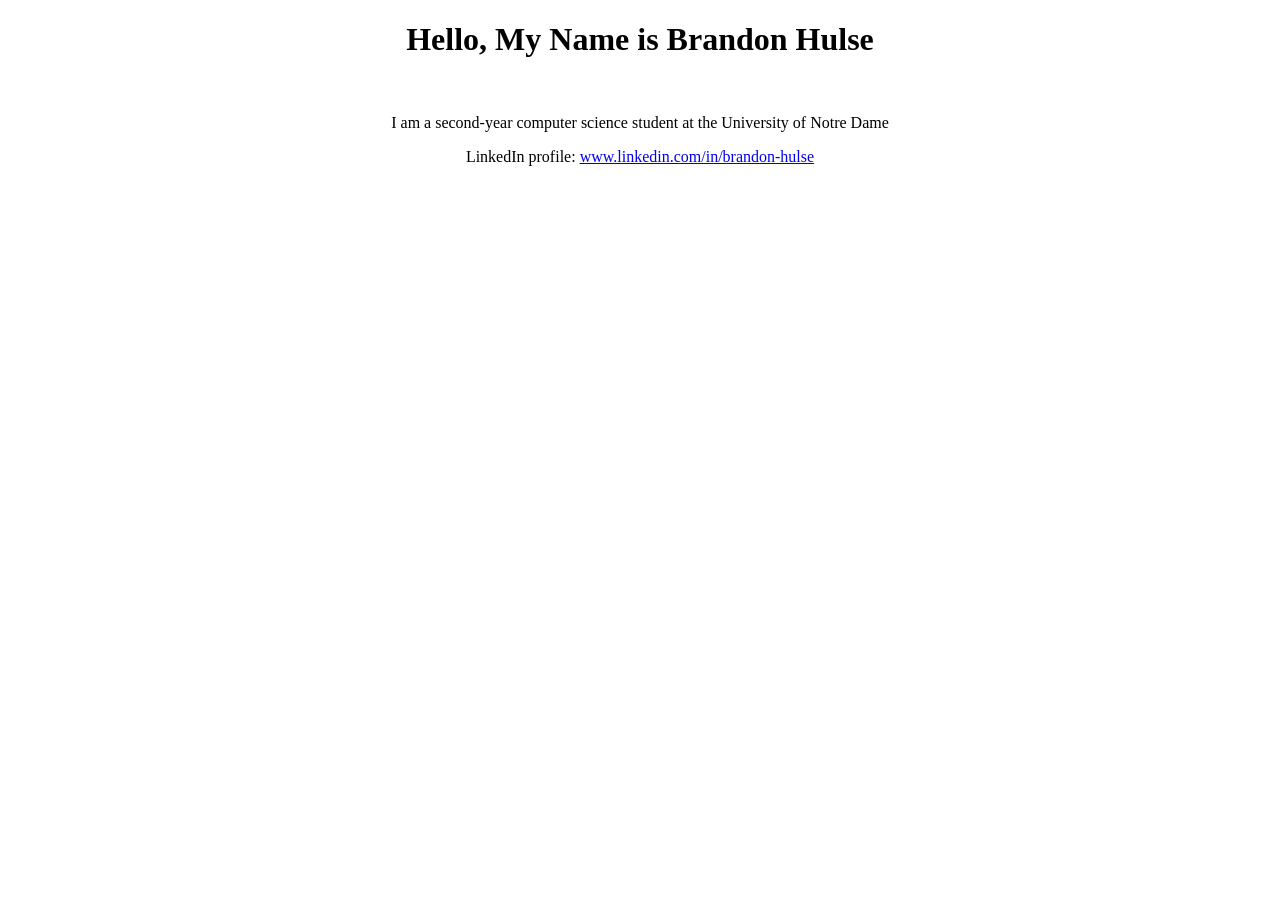
==== index.html @ bbdbb1a3 "Update index.html" ====
<!DOCTYPE html>
<html lang="en">
<head>
    <meta charset="UTF-8">
    <meta name="viewport" content="width=device-width, initial-scale=1.0">
    <title>My Website</title>
    <style>
        .center-content {
            text-align: center;
        }
    </style>
</head>
<body>
    <div class="center-content">
        <h1>Hello, My Name is Brandon Hulse</h1>
        <div class="center-content">
            <img src="/escnfs/home/bhulse/Personal_Website/bhulse72.github.io/Screenshot 2024-03-22 at 2.55.20 PM.png" alt="">
        </div>
        <p>I am a second-year computer science student at the University of Notre Dame</p>
        <p>LinkedIn profile: <a href="https://www.linkedin.com/in/brandon-hulse">www.linkedin.com/in/brandon-hulse</a></p>
    </div>
</body>
</html>
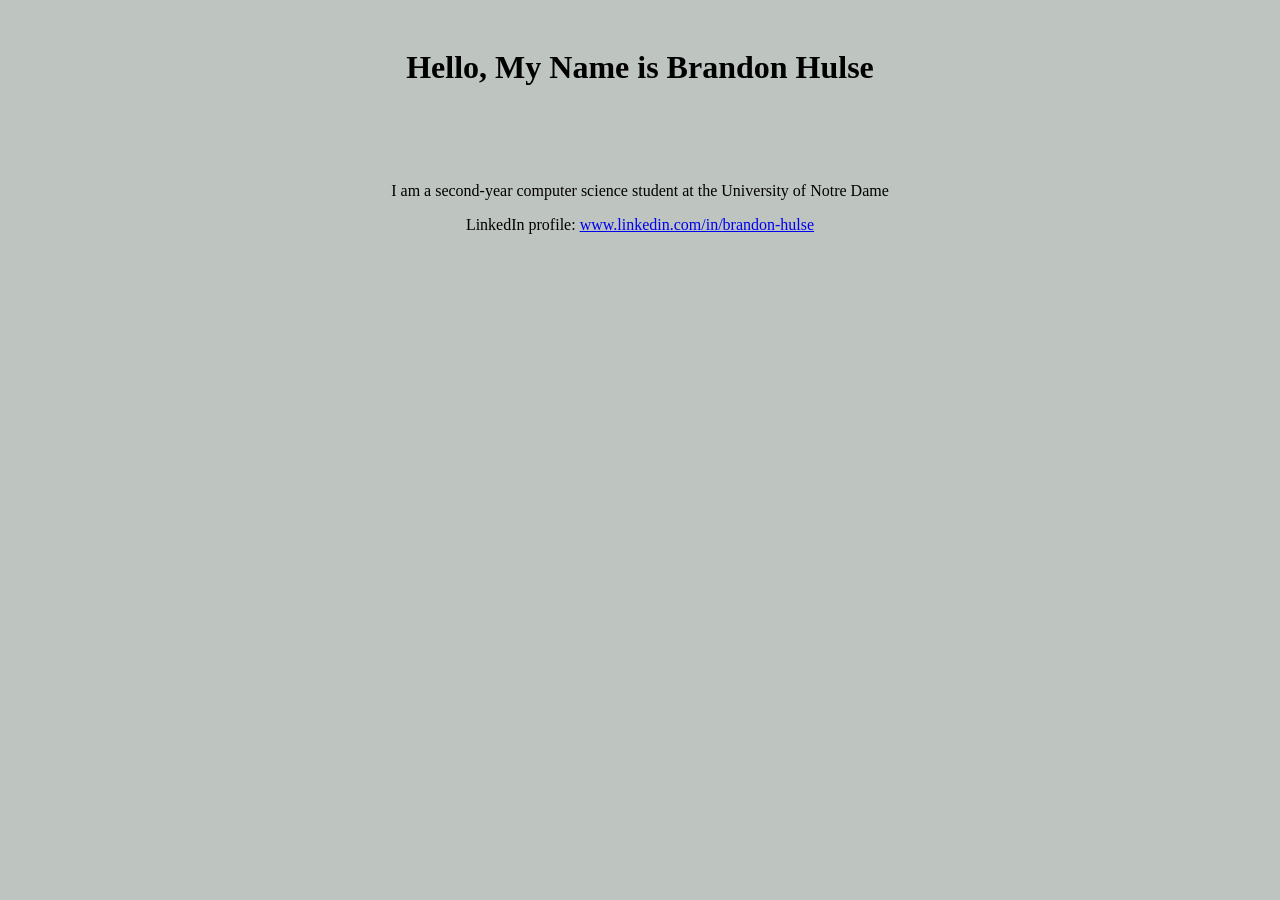
==== commit 0543c3a4: "Update index.html" ====
--- a/index.html
+++ b/index.html
@@ -5,8 +5,14 @@
     <meta name="viewport" content="width=device-width, initial-scale=1.0">
     <title>My Website</title>
     <style>
+        body {
+            background-color: rgb(190, 196, 192); /* Set the background color using RGB values */
+        }
         .center-content {
             text-align: center;
+            margin: 0 auto;
+            max-width: 600px; /* Optional: Add a maximum width for content */
+            padding: 20px; /* Optional: Add some padding for content */
         }
     </style>
 </head>
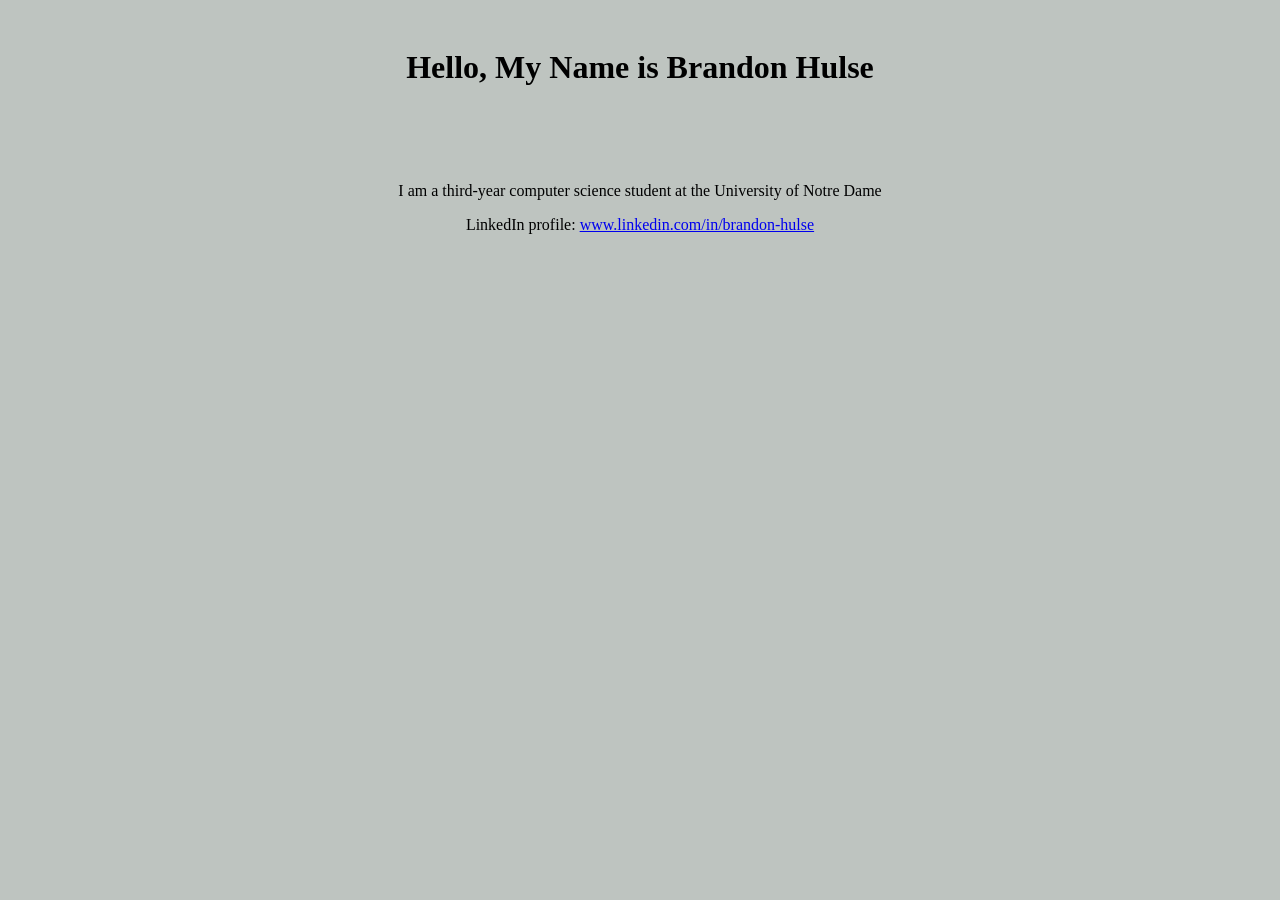
==== commit d8ac6762: "Update index.html" ====
--- a/index.html
+++ b/index.html
@@ -22,7 +22,7 @@
         <div class="center-content">
             <img src="/escnfs/home/bhulse/Personal_Website/bhulse72.github.io/Screenshot 2024-03-22 at 2.55.20 PM.png" alt="">
         </div>
-        <p>I am a second-year computer science student at the University of Notre Dame</p>
+        <p>I am a third-year computer science student at the University of Notre Dame</p>
         <p>LinkedIn profile: <a href="https://www.linkedin.com/in/brandon-hulse">www.linkedin.com/in/brandon-hulse</a></p>
     </div>
 </body>
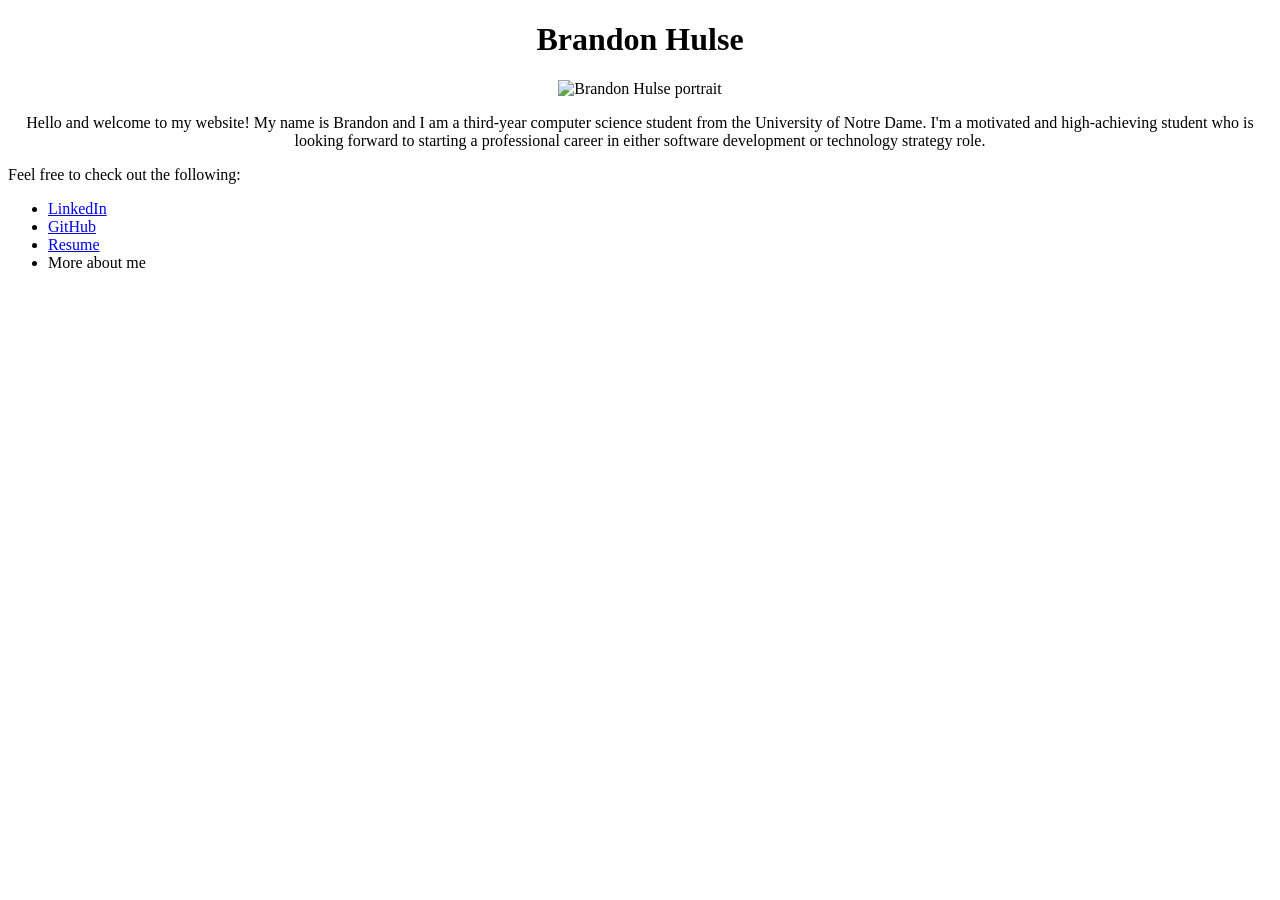
==== commit 38a3a52b: "New website format" ====
--- a/index.html
+++ b/index.html
@@ -1,29 +1,31 @@
+
 <!DOCTYPE html>
 <html lang="en">
-<head>
-    <meta charset="UTF-8">
-    <meta name="viewport" content="width=device-width, initial-scale=1.0">
-    <title>My Website</title>
-    <style>
-        body {
-            background-color: rgb(190, 196, 192); /* Set the background color using RGB values */
-        }
-        .center-content {
-            text-align: center;
-            margin: 0 auto;
-            max-width: 600px; /* Optional: Add a maximum width for content */
-            padding: 20px; /* Optional: Add some padding for content */
-        }
-    </style>
-</head>
-<body>
-    <div class="center-content">
-        <h1>Hello, My Name is Brandon Hulse</h1>
-        <div class="center-content">
-            <img src="/escnfs/home/bhulse/Personal_Website/bhulse72.github.io/Screenshot 2024-03-22 at 2.55.20 PM.png" alt="">
-        </div>
-        <p>I am a third-year computer science student at the University of Notre Dame</p>
-        <p>LinkedIn profile: <a href="https://www.linkedin.com/in/brandon-hulse">www.linkedin.com/in/brandon-hulse</a></p>
-    </div>
-</body>
+  <head>
+    <meta charset="UTF-8" />
+    <meta name="viewport" content="width=device-width, initial-scale=1.0" />
+    <meta http-equiv="X-UA-Compatible" content="ie=edge" />
+    <title><h1>HTML + CSS</h1></title>
+    <link rel="stylesheet" href="styles.css" />
+  </head>
+  <body>
+    <h1 style="text-align: center">Brandon Hulse</style></h1>
+    <center>
+      <img src="images/brandon-portrait.jpeg" alt= "Brandon Hulse portrait" width="200" height="200" />
+    </center>
+    <p>
+      <center>
+      Hello and welcome to my website! My name is Brandon and I am a third-year computer science student from the University of Notre Dame.
+      I'm a motivated and high-achieving student who is looking forward to starting a professional career in either software development
+      or technology strategy role. 
+      </center>
+    </p>
+    <p>Feel free to check out the following:</p>
+    <ul>
+      <li><a href="https://www.linkedin.com/in/brandon-hulse/">LinkedIn</a></li>
+      <li><a href="https://github.com/bhulse72">GitHub</a></li>
+      <li><a href="/resume-page/index.html">Resume</a></li>
+      <li> More about me </li>
+    </ul>
+  </body>
 </html>
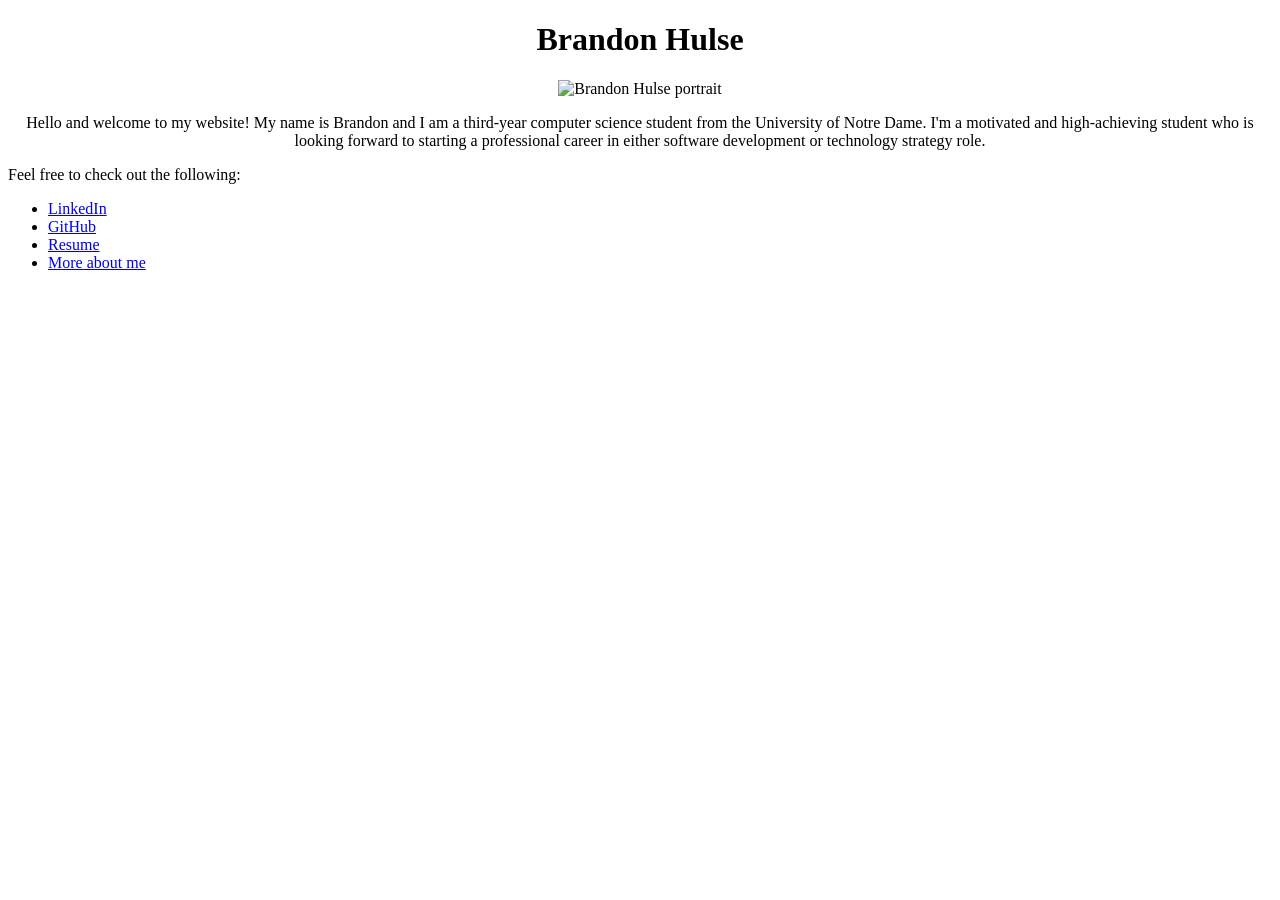
==== commit 734dc622: "trying to fix the references" ====
--- a/index.html
+++ b/index.html
@@ -22,10 +22,10 @@
     </p>
     <p>Feel free to check out the following:</p>
     <ul>
-      <li><a href="https://www.linkedin.com/in/brandon-hulse/">LinkedIn</a></li>
-      <li><a href="https://github.com/bhulse72">GitHub</a></li>
+      <li><a href="https://www.linkedin.com/in/brandon-hulse/" target="_blank">LinkedIn</a></li>
+      <li><a href="https://github.com/bhulse72" target="_blank">GitHub</a></li>
       <li><a href="/resume-page/index.html">Resume</a></li>
-      <li> More about me </li>
+      <li><a href="more-about-me/index.html">More about me</a></li>
     </ul>
   </body>
 </html>
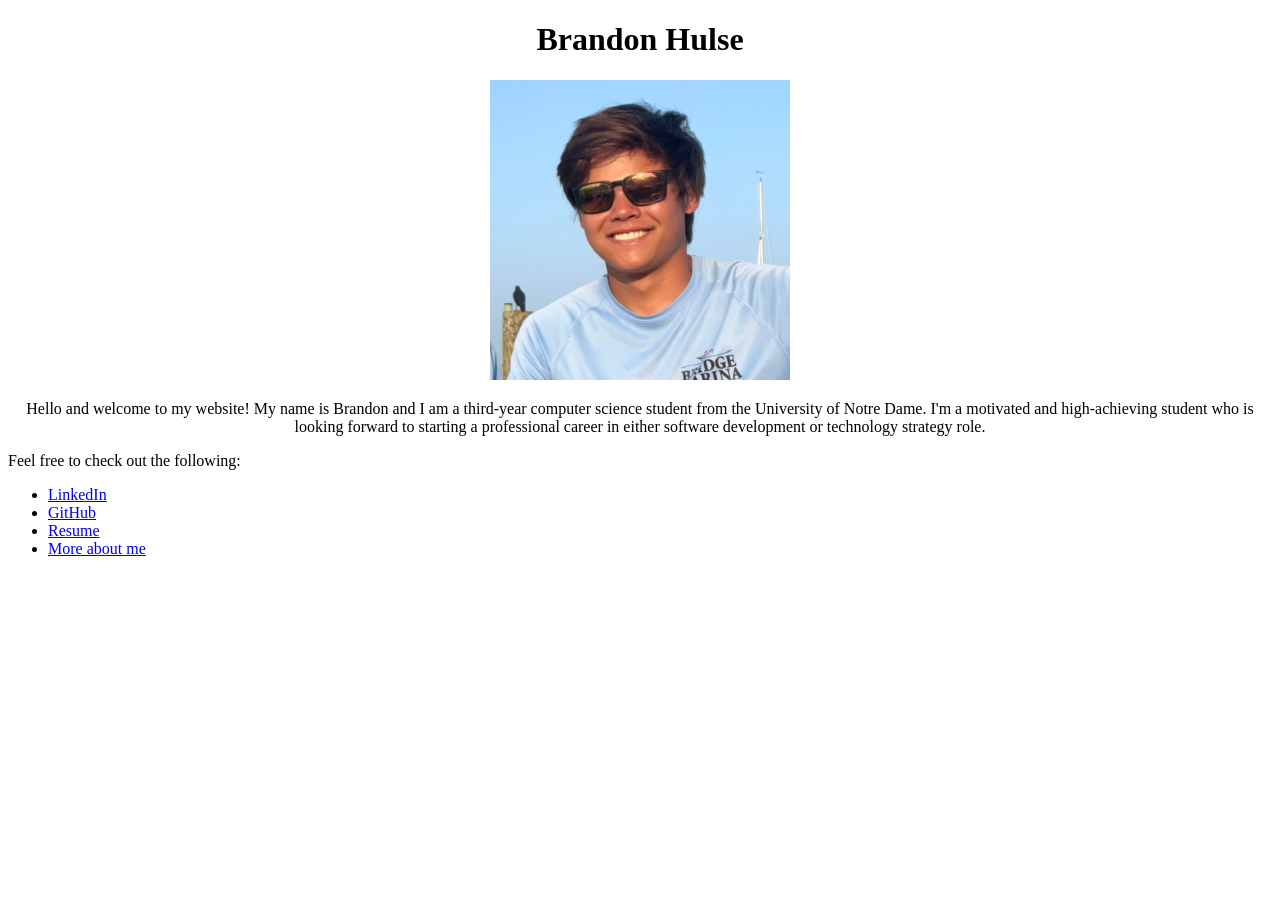
==== commit a4da8fe8: "adjusted title" ====
--- a/index.html
+++ b/index.html
@@ -5,13 +5,13 @@
     <meta charset="UTF-8" />
     <meta name="viewport" content="width=device-width, initial-scale=1.0" />
     <meta http-equiv="X-UA-Compatible" content="ie=edge" />
-    <title><h1>HTML + CSS</h1></title>
+    <title>Brandon Hulse</title>
     <link rel="stylesheet" href="styles.css" />
   </head>
   <body>
     <h1 style="text-align: center">Brandon Hulse</style></h1>
     <center>
-      <img src="images/brandon-portrait.jpeg" alt= "Brandon Hulse portrait" width="200" height="200" />
+      <img src="images/brandon-portrait.jpeg" alt= "Brandon Hulse portrait" width="300" height="300" />
     </center>
     <p>
       <center>
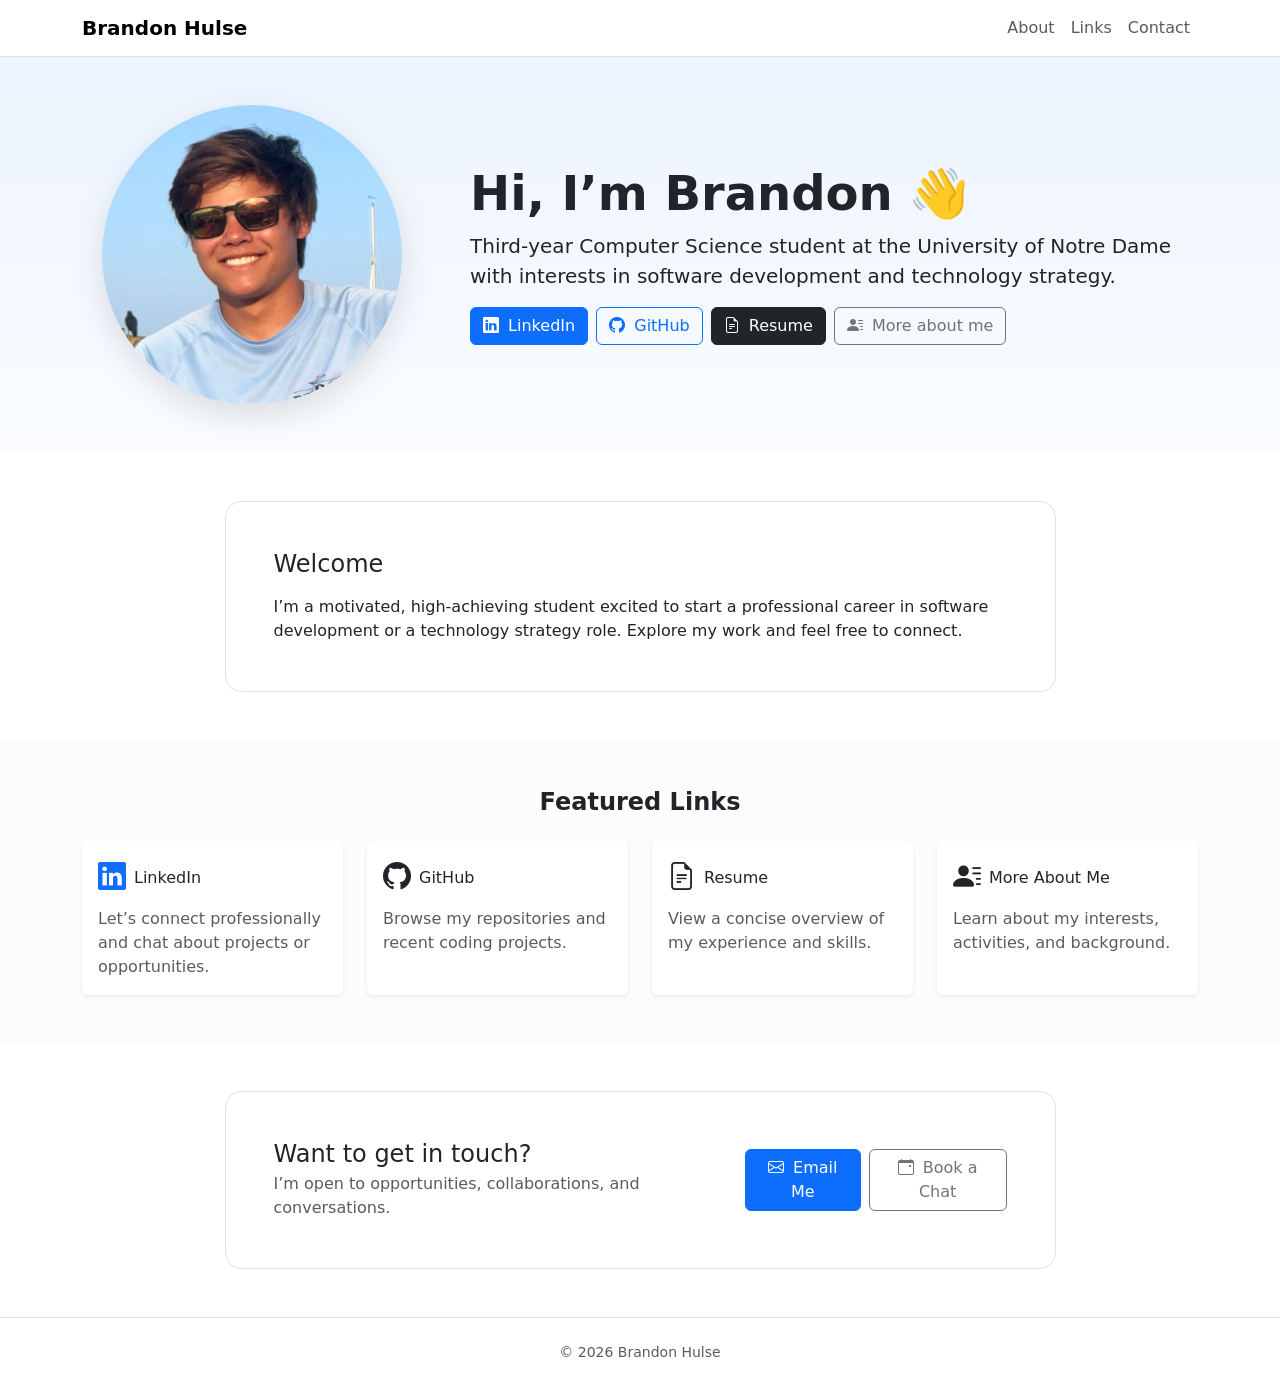
==== commit f57664f5: "Bootstrap improvments" ====
--- a/index.html
+++ b/index.html
@@ -1,31 +1,211 @@
-
-<!DOCTYPE html>
+<!doctype html>
 <html lang="en">
   <head>
-    <meta charset="UTF-8" />
-    <meta name="viewport" content="width=device-width, initial-scale=1.0" />
-    <meta http-equiv="X-UA-Compatible" content="ie=edge" />
+    <meta charset="utf-8" />
+    <meta name="viewport" content="width=device-width, initial-scale=1" />
     <title>Brandon Hulse</title>
-    <link rel="stylesheet" href="styles.css" />
+
+    <link
+      href="https://cdn.jsdelivr.net/npm/bootstrap@5.3.3/dist/css/bootstrap.min.css"
+      rel="stylesheet"
+      integrity="sha384-QWTKZyjpPEjISv5WaRU9OFeRpok6YctnYmDr5pNlyT2bRjXh0JMhjY6hW+ALEwIH"
+      crossorigin="anonymous"
+    />
+    <link
+      rel="stylesheet"
+      href="https://cdn.jsdelivr.net/npm/bootstrap-icons@1.11.3/font/bootstrap-icons.css"
+    />
+
+    <style>
+      :root {
+        --brand: #0d6efd; 
+        --brand-dark: #0a58ca;
+        --bg-soft: #f8f9fa;
+      }
+      .hero {
+        background: linear-gradient(180deg, rgba(13, 110, 253, 0.08), rgba(13,110,253,0.02));
+      }
+      .avatar-shadow {
+        box-shadow: 0 0.75rem 2rem rgba(0, 0, 0, 0.12);
+      }
+      .link-card:hover {
+        transform: translateY(-2px);
+        box-shadow: 0 0.75rem 1.5rem rgba(0, 0, 0, 0.1);
+      }
+    </style>
   </head>
-  <body>
-    <h1 style="text-align: center">Brandon Hulse</style></h1>
-    <center>
-      <img src="images/brandon-portrait.jpeg" alt= "Brandon Hulse portrait" width="300" height="300" />
-    </center>
-    <p>
-      <center>
-      Hello and welcome to my website! My name is Brandon and I am a third-year computer science student from the University of Notre Dame.
-      I'm a motivated and high-achieving student who is looking forward to starting a professional career in either software development
-      or technology strategy role. 
-      </center>
-    </p>
-    <p>Feel free to check out the following:</p>
-    <ul>
-      <li><a href="https://www.linkedin.com/in/brandon-hulse/" target="_blank">LinkedIn</a></li>
-      <li><a href="https://github.com/bhulse72" target="_blank">GitHub</a></li>
-      <li><a href="/resume-page/index.html">Resume</a></li>
-      <li><a href="more-about-me/index.html">More about me</a></li>
-    </ul>
+  <body class="bg-white">
+    <!-- Navbar -->
+    <nav class="navbar navbar-expand-lg bg-white border-bottom sticky-top">
+      <div class="container">
+        <a class="navbar-brand fw-semibold" href="#">Brandon Hulse</a>
+        <button class="navbar-toggler" type="button" data-bs-toggle="collapse" data-bs-target="#nav" aria-controls="nav" aria-expanded="false" aria-label="Toggle navigation">
+          <span class="navbar-toggler-icon"></span>
+        </button>
+        <div class="collapse navbar-collapse" id="nav">
+          <ul class="navbar-nav ms-auto">
+            <li class="nav-item"><a class="nav-link" href="#about">About</a></li>
+            <li class="nav-item"><a class="nav-link" href="#links">Links</a></li>
+            <li class="nav-item"><a class="nav-link" href="#contact">Contact</a></li>
+          </ul>
+        </div>
+      </div>
+    </nav>
+
+    <header class="hero py-5 py-lg-6">
+      <div class="container">
+        <div class="row align-items-center g-4 g-lg-5">
+          <div class="col-12 col-md-4 text-center">
+            <img
+              src="images/brandon-portrait.jpeg"
+              class="img-fluid rounded-circle avatar-shadow"
+              alt="Portrait of Brandon Hulse"
+              width="300"
+              height="300"
+              loading="lazy"
+            />
+          </div>
+          <div class="col-12 col-md-8 text-center text-md-start">
+            <h1 class="display-5 fw-bold mb-2">Hi, I’m Brandon 👋</h1>
+            <p class="lead mb-3" id="about">
+              Third‑year Computer Science student at the University of Notre Dame with interests in software development and technology strategy.
+            </p>
+            <div class="d-flex gap-2 justify-content-center justify-content-md-start flex-wrap">
+              <a class="btn btn-primary" href="https://www.linkedin.com/in/brandon-hulse/" target="_blank" rel="noopener">
+                <i class="bi bi-linkedin me-1"></i> LinkedIn
+              </a>
+              <a class="btn btn-outline-primary" href="https://github.com/bhulse72" target="_blank" rel="noopener">
+                <i class="bi bi-github me-1"></i> GitHub
+              </a>
+              <a class="btn btn-dark" href="/resume-page/index.html">
+                <i class="bi bi-file-earmark-text me-1"></i> Resume
+              </a>
+              <a class="btn btn-outline-secondary" href="more-about-me/index.html">
+                <i class="bi bi-person-lines-fill me-1"></i> More about me
+              </a>
+            </div>
+          </div>
+        </div>
+      </div>
+    </header>
+
+    <section class="py-5">
+      <div class="container">
+        <div class="row justify-content-center">
+          <div class="col-lg-10 col-xl-9">
+            <div class="p-4 p-md-5 bg-white border rounded-4">
+              <h2 class="h4 mb-3">Welcome</h2>
+              <p class="mb-0">
+                I’m a motivated, high‑achieving student excited to start a professional career in software development or a technology strategy role. Explore my work and feel free to connect.
+              </p>
+            </div>
+          </div>
+        </div>
+      </div>
+    </section>
+
+    <section id="links" class="py-4 py-md-5 bg-light-subtle">
+      <div class="container">
+        <h2 class="h4 fw-semibold mb-4 text-center">Featured Links</h2>
+        <div class="row g-4">
+          <div class="col-12 col-md-6 col-lg-3">
+            <a href="https://www.linkedin.com/in/brandon-hulse/" target="_blank" rel="noopener" class="text-decoration-none">
+              <div class="card h-100 border-0 shadow-sm link-card">
+                <div class="card-body">
+                  <div class="d-flex align-items-center mb-2">
+                    <i class="bi bi-linkedin fs-3 me-2 text-primary"></i>
+                    <h3 class="h6 mb-0">LinkedIn</h3>
+                  </div>
+                  <p class="text-body-secondary mb-0">Let’s connect professionally and chat about projects or opportunities.</p>
+                </div>
+              </div>
+            </a>
+          </div>
+
+          <div class="col-12 col-md-6 col-lg-3">
+            <a href="https://github.com/bhulse72" target="_blank" rel="noopener" class="text-decoration-none">
+              <div class="card h-100 border-0 shadow-sm link-card">
+                <div class="card-body">
+                  <div class="d-flex align-items-center mb-2">
+                    <i class="bi bi-github fs-3 me-2"></i>
+                    <h3 class="h6 mb-0">GitHub</h3>
+                  </div>
+                  <p class="text-body-secondary mb-0">Browse my repositories and recent coding projects.</p>
+                </div>
+              </div>
+            </a>
+          </div>
+
+          <div class="col-12 col-md-6 col-lg-3">
+            <a href="/resume-page/index.html" class="text-decoration-none">
+              <div class="card h-100 border-0 shadow-sm link-card">
+                <div class="card-body">
+                  <div class="d-flex align-items-center mb-2">
+                    <i class="bi bi-file-earmark-text fs-3 me-2"></i>
+                    <h3 class="h6 mb-0">Resume</h3>
+                  </div>
+                  <p class="text-body-secondary mb-0">View a concise overview of my experience and skills.</p>
+                </div>
+              </div>
+            </a>
+          </div>
+
+          <div class="col-12 col-md-6 col-lg-3">
+            <a href="more-about-me/index.html" class="text-decoration-none">
+              <div class="card h-100 border-0 shadow-sm link-card">
+                <div class="card-body">
+                  <div class="d-flex align-items-center mb-2">
+                    <i class="bi bi-person-lines-fill fs-3 me-2"></i>
+                    <h3 class="h6 mb-0">More About Me</h3>
+                  </div>
+                  <p class="text-body-secondary mb-0">Learn about my interests, activities, and background.</p>
+                </div>
+              </div>
+            </a>
+          </div>
+        </div>
+      </div>
+    </section>
+
+    <!-- Contact/CTA -->
+    <section id="contact" class="py-5">
+      <div class="container">
+        <div class="row justify-content-center">
+          <div class="col-lg-10 col-xl-9">
+            <div class="p-4 p-md-5 bg-white border rounded-4">
+              <div class="d-flex flex-column flex-md-row align-items-md-center justify-content-between gap-3">
+                <div>
+                  <h2 class="h4 mb-1">Want to get in touch?</h2>
+                  <p class="mb-0 text-body-secondary">I’m open to opportunities, collaborations, and conversations.</p>
+                </div>
+                <div class="d-flex gap-2">
+                  <a class="btn btn-primary" href="mailto:bhulse72@gmail.com">
+                    <i class="bi bi-envelope me-1"></i> Email Me
+                  </a>
+                  <a class="btn btn-outline-secondary" href="https://cal.com/" target="_blank" rel="noopener">
+                    <i class="bi bi-calendar-event me-1"></i> Book a Chat
+                  </a>
+                </div>
+              </div>
+            </div>
+          </div>
+        </div>
+      </div>
+    </section>
+
+    <footer class="py-4 border-top bg-white">
+      <div class="container small text-center text-body-secondary">
+        <span>© <span id="year"></span> Brandon Hulse</span>
+      </div>
+    </footer>
+
+    <script
+      src="https://cdn.jsdelivr.net/npm/bootstrap@5.3.3/dist/js/bootstrap.bundle.min.js"
+      integrity="sha384-YvpcrYf0tY3lHB60NNkmXc5s9fDVZLESaAA55NDzOxhy9GkcIdslK1eN7N6jIeHz"
+      crossorigin="anonymous"
+    ></script>
+    <script>
+      document.getElementById('year').textContent = new Date().getFullYear();
+    </script>
   </body>
 </html>
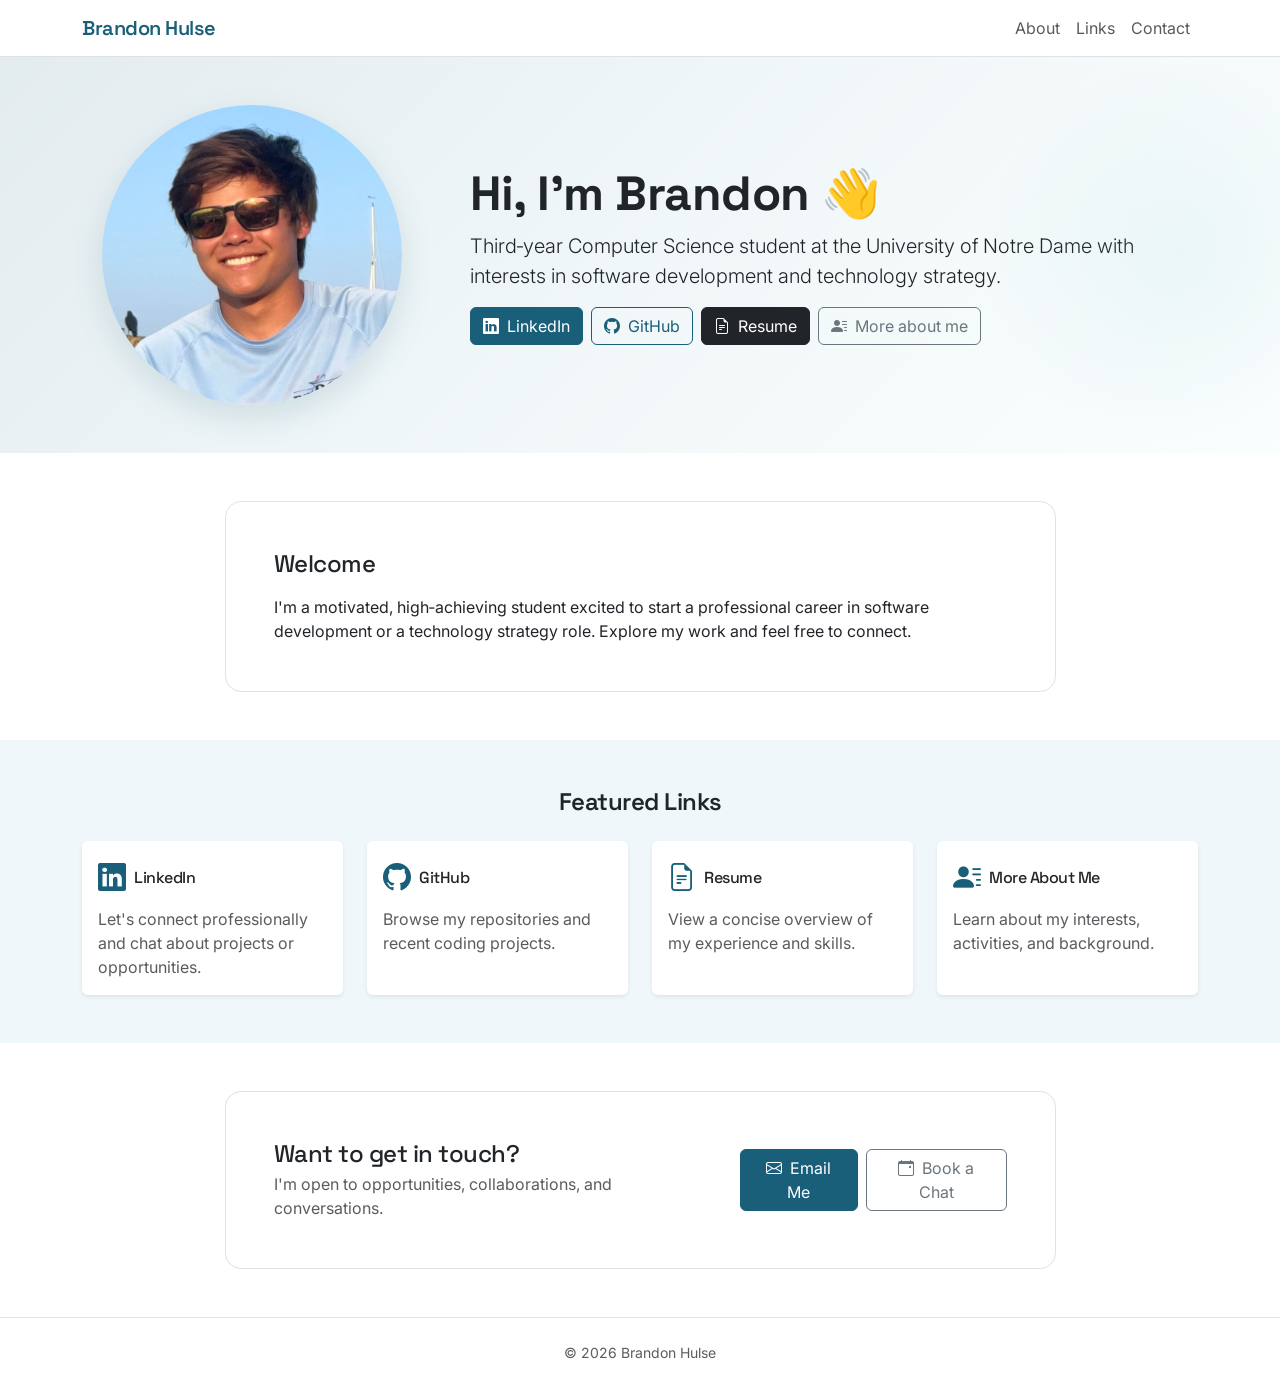
==== commit 607d7cbb: "further frontend improvments - added styles.css" ====
--- a/index.html
+++ b/index.html
@@ -15,22 +15,53 @@
       rel="stylesheet"
       href="https://cdn.jsdelivr.net/npm/bootstrap-icons@1.11.3/font/bootstrap-icons.css"
     />
+    <link rel="stylesheet" href="styles.css" />
 
     <style>
-      :root {
-        --brand: #0d6efd; 
-        --brand-dark: #0a58ca;
-        --bg-soft: #f8f9fa;
-      }
       .hero {
-        background: linear-gradient(180deg, rgba(13, 110, 253, 0.08), rgba(13,110,253,0.02));
-      }
-      .avatar-shadow {
-        box-shadow: 0 0.75rem 2rem rgba(0, 0, 0, 0.12);
-      }
+        background: linear-gradient(135deg, rgba(26, 95, 122, 0.12) 0%, rgba(74, 155, 168, 0.08) 50%, rgba(176, 228, 239, 0.06) 100%);
+        position: relative;
+        overflow: hidden;
+      }
+
+      .hero::before {
+        content: '';
+        position: absolute;
+        top: 0;
+        right: -100px;
+        width: 400px;
+        height: 400px;
+        background: radial-gradient(circle, rgba(122, 204, 207, 0.1) 0%, transparent 70%);
+        border-radius: 50%;
+        pointer-events: none;
+      }
+
+      .link-card {
+        transition: all 0.3s ease;
+        border: 1px solid rgba(26, 95, 122, 0.1);
+      }
+
       .link-card:hover {
-        transform: translateY(-2px);
-        box-shadow: 0 0.75rem 1.5rem rgba(0, 0, 0, 0.1);
+        transform: translateY(-6px);
+        box-shadow: 0 1rem 2rem rgba(26, 95, 122, 0.15);
+        border-color: var(--accent);
+        background: linear-gradient(135deg, rgba(74, 155, 168, 0.03) 0%, rgba(176, 228, 239, 0.03) 100%);
+      }
+
+      .link-card i {
+        transition: color 0.3s ease;
+      }
+
+      .link-card:hover i {
+        color: var(--accent) !important;
+      }
+
+      section {
+        transition: background-color 0.3s ease;
+      }
+
+      #links {
+        background-color: var(--bg-soft);
       }
     </style>
   </head>
@@ -66,7 +97,7 @@
             />
           </div>
           <div class="col-12 col-md-8 text-center text-md-start">
-            <h1 class="display-5 fw-bold mb-2">Hi, I’m Brandon 👋</h1>
+            <h1 class="display-5 fw-bold mb-2">Hi, I'm Brandon 👋</h1>
             <p class="lead mb-3" id="about">
               Third‑year Computer Science student at the University of Notre Dame with interests in software development and technology strategy.
             </p>
@@ -96,7 +127,7 @@
             <div class="p-4 p-md-5 bg-white border rounded-4">
               <h2 class="h4 mb-3">Welcome</h2>
               <p class="mb-0">
-                I’m a motivated, high‑achieving student excited to start a professional career in software development or a technology strategy role. Explore my work and feel free to connect.
+                I'm a motivated, high‑achieving student excited to start a professional career in software development or a technology strategy role. Explore my work and feel free to connect.
               </p>
             </div>
           </div>
@@ -104,7 +135,7 @@
       </div>
     </section>
 
-    <section id="links" class="py-4 py-md-5 bg-light-subtle">
+    <section id="links" class="py-4 py-md-5">
       <div class="container">
         <h2 class="h4 fw-semibold mb-4 text-center">Featured Links</h2>
         <div class="row g-4">
@@ -113,10 +144,10 @@
               <div class="card h-100 border-0 shadow-sm link-card">
                 <div class="card-body">
                   <div class="d-flex align-items-center mb-2">
-                    <i class="bi bi-linkedin fs-3 me-2 text-primary"></i>
+                    <i class="bi bi-linkedin fs-3 me-2" style="color: var(--brand);"></i>
                     <h3 class="h6 mb-0">LinkedIn</h3>
                   </div>
-                  <p class="text-body-secondary mb-0">Let’s connect professionally and chat about projects or opportunities.</p>
+                  <p class="text-body-secondary mb-0">Let's connect professionally and chat about projects or opportunities.</p>
                 </div>
               </div>
             </a>
@@ -127,7 +158,7 @@
               <div class="card h-100 border-0 shadow-sm link-card">
                 <div class="card-body">
                   <div class="d-flex align-items-center mb-2">
-                    <i class="bi bi-github fs-3 me-2"></i>
+                    <i class="bi bi-github fs-3 me-2" style="color: var(--brand);"></i>
                     <h3 class="h6 mb-0">GitHub</h3>
                   </div>
                   <p class="text-body-secondary mb-0">Browse my repositories and recent coding projects.</p>
@@ -141,7 +172,7 @@
               <div class="card h-100 border-0 shadow-sm link-card">
                 <div class="card-body">
                   <div class="d-flex align-items-center mb-2">
-                    <i class="bi bi-file-earmark-text fs-3 me-2"></i>
+                    <i class="bi bi-file-earmark-text fs-3 me-2" style="color: var(--brand);"></i>
                     <h3 class="h6 mb-0">Resume</h3>
                   </div>
                   <p class="text-body-secondary mb-0">View a concise overview of my experience and skills.</p>
@@ -155,7 +186,7 @@
               <div class="card h-100 border-0 shadow-sm link-card">
                 <div class="card-body">
                   <div class="d-flex align-items-center mb-2">
-                    <i class="bi bi-person-lines-fill fs-3 me-2"></i>
+                    <i class="bi bi-person-lines-fill fs-3 me-2" style="color: var(--brand);"></i>
                     <h3 class="h6 mb-0">More About Me</h3>
                   </div>
                   <p class="text-body-secondary mb-0">Learn about my interests, activities, and background.</p>
@@ -176,7 +207,7 @@
               <div class="d-flex flex-column flex-md-row align-items-md-center justify-content-between gap-3">
                 <div>
                   <h2 class="h4 mb-1">Want to get in touch?</h2>
-                  <p class="mb-0 text-body-secondary">I’m open to opportunities, collaborations, and conversations.</p>
+                  <p class="mb-0 text-body-secondary">I'm open to opportunities, collaborations, and conversations.</p>
                 </div>
                 <div class="d-flex gap-2">
                   <a class="btn btn-primary" href="mailto:bhulse72@gmail.com">
--- a/styles.css
+++ b/styles.css
@@ -0,0 +1,87 @@
+@import url('https://fonts.googleapis.com/css2?family=Inter:wght@400;500;600;700&family=Space+Grotesk:wght@400;500;600;700&display=swap');
+
+:root {
+  --brand: #1a5f7a;
+  --brand-dark: #0f3f4f;
+  --accent: #4a9ba8;
+  --accent-light: #7cbcc7;
+  --bg-soft: #f0f7fa;
+  --bg-wave: linear-gradient(135deg, rgba(26, 95, 122, 0.08) 0%, rgba(74, 155, 168, 0.06) 100%);
+
+  /* Override Bootstrap's primary color */
+  --bs-primary: #1a5f7a;
+  --bs-primary-rgb: 26, 95, 122;
+  --bs-primary-bg-subtle: #d6eaf1;
+  --bs-link-color: #1a5f7a;
+  --bs-link-hover-color: #0f3f4f;
+}
+
+* {
+  font-family: 'Inter', sans-serif;
+}
+
+h1, h2, h3, h4, h5, h6 {
+  font-family: 'Space Grotesk', sans-serif;
+  font-weight: 600;
+  letter-spacing: -0.5px;
+}
+
+.navbar-brand {
+  font-family: 'Space Grotesk', sans-serif;
+  font-weight: 700;
+  color: var(--brand) !important;
+  letter-spacing: -0.5px;
+  transition: color 0.3s ease;
+}
+
+.navbar-brand:hover {
+  color: var(--accent) !important;
+}
+
+.nav-link {
+  transition: color 0.3s ease;
+}
+
+.nav-link:hover {
+  color: var(--accent) !important;
+}
+
+.btn-primary {
+  background-color: var(--brand);
+  border-color: var(--brand);
+  transition: all 0.3s ease;
+}
+
+.btn-primary:hover {
+  background-color: var(--brand-dark);
+  border-color: var(--brand-dark);
+  transform: translateY(-2px);
+  box-shadow: 0 0.5rem 1.5rem rgba(26, 95, 122, 0.3);
+}
+
+.btn-outline-primary {
+  color: var(--brand);
+  border-color: var(--brand);
+  transition: all 0.3s ease;
+}
+
+.btn-outline-primary:hover {
+  background-color: var(--brand);
+  color: white;
+  transform: translateY(-2px);
+  box-shadow: 0 0.5rem 1.5rem rgba(26, 95, 122, 0.3);
+}
+
+.avatar-shadow {
+  box-shadow: 0 0.75rem 2rem rgba(26, 95, 122, 0.15);
+  transition: all 0.3s ease;
+}
+
+.avatar-shadow:hover {
+  box-shadow: 0 1rem 3rem rgba(26, 95, 122, 0.2);
+}
+
+@keyframes float {
+  0%, 100% { transform: translateY(0px); }
+  50% { transform: translateY(-15px); }
+}
